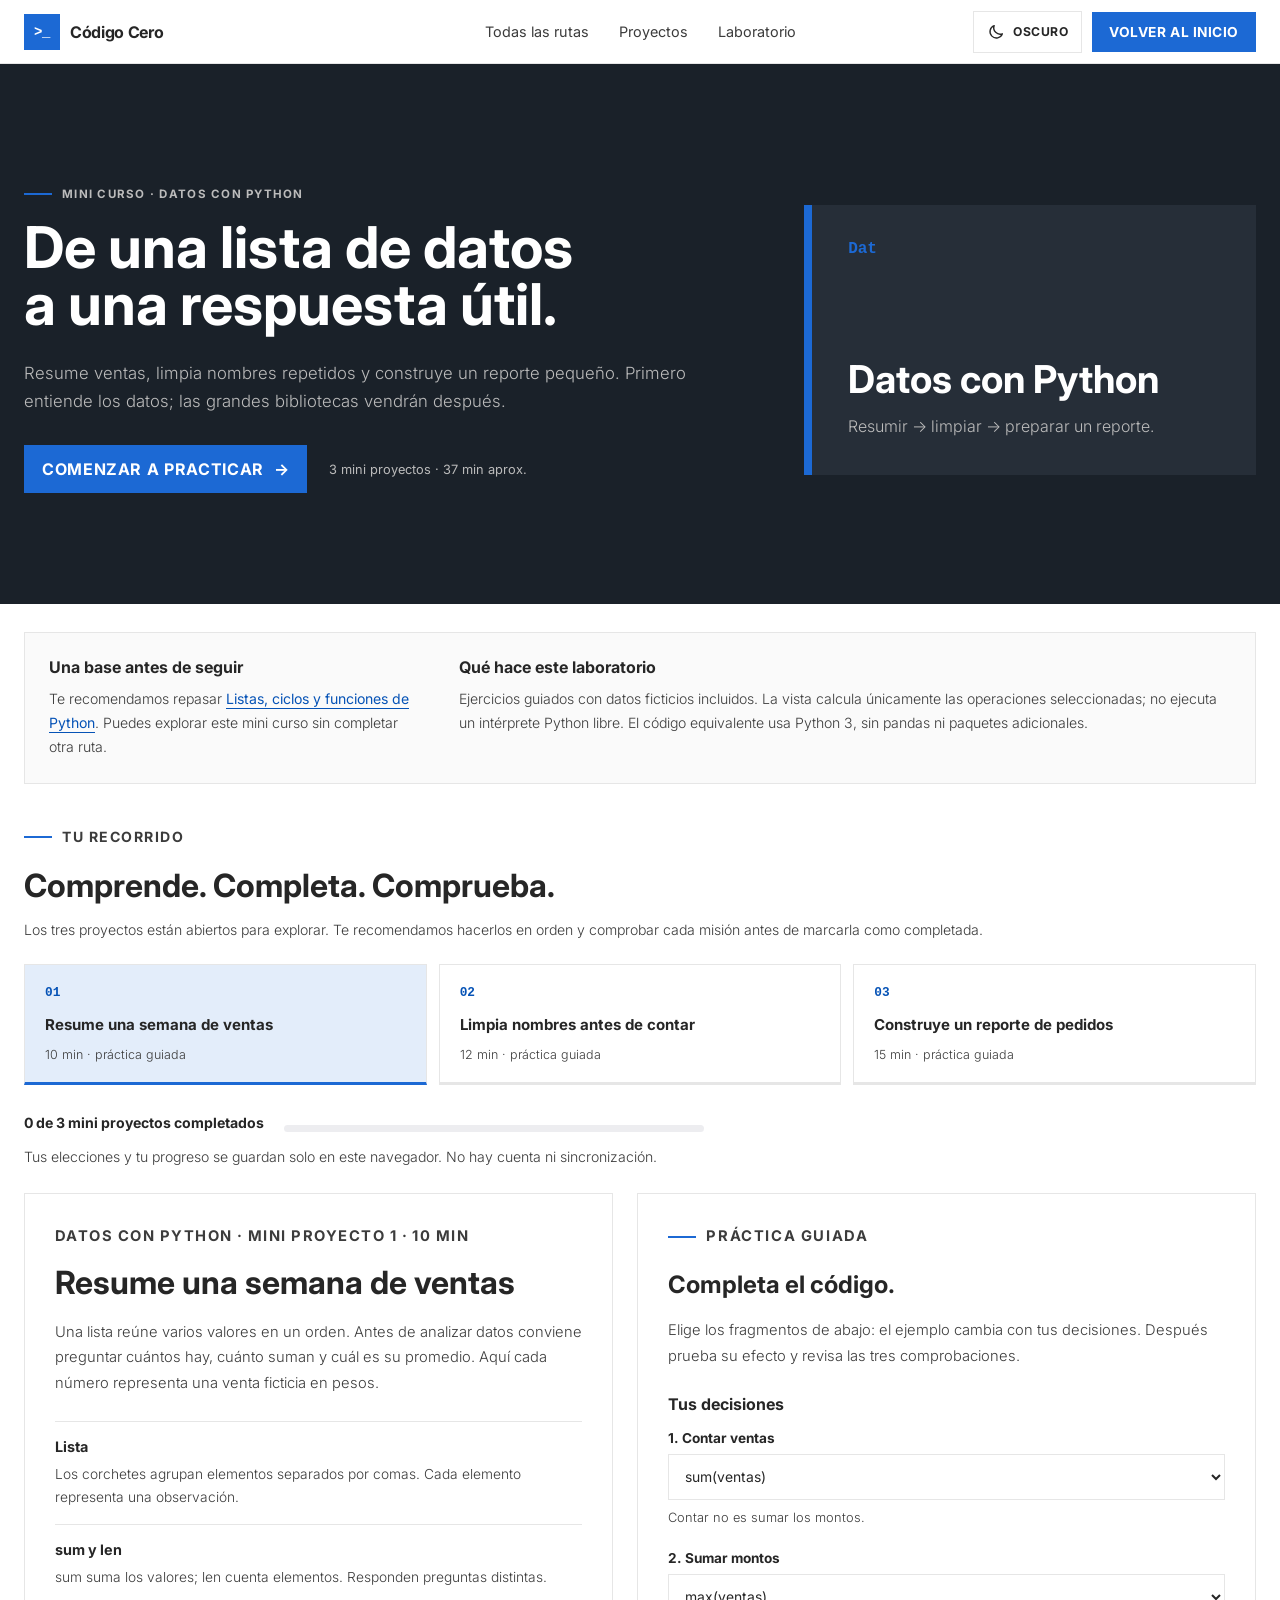
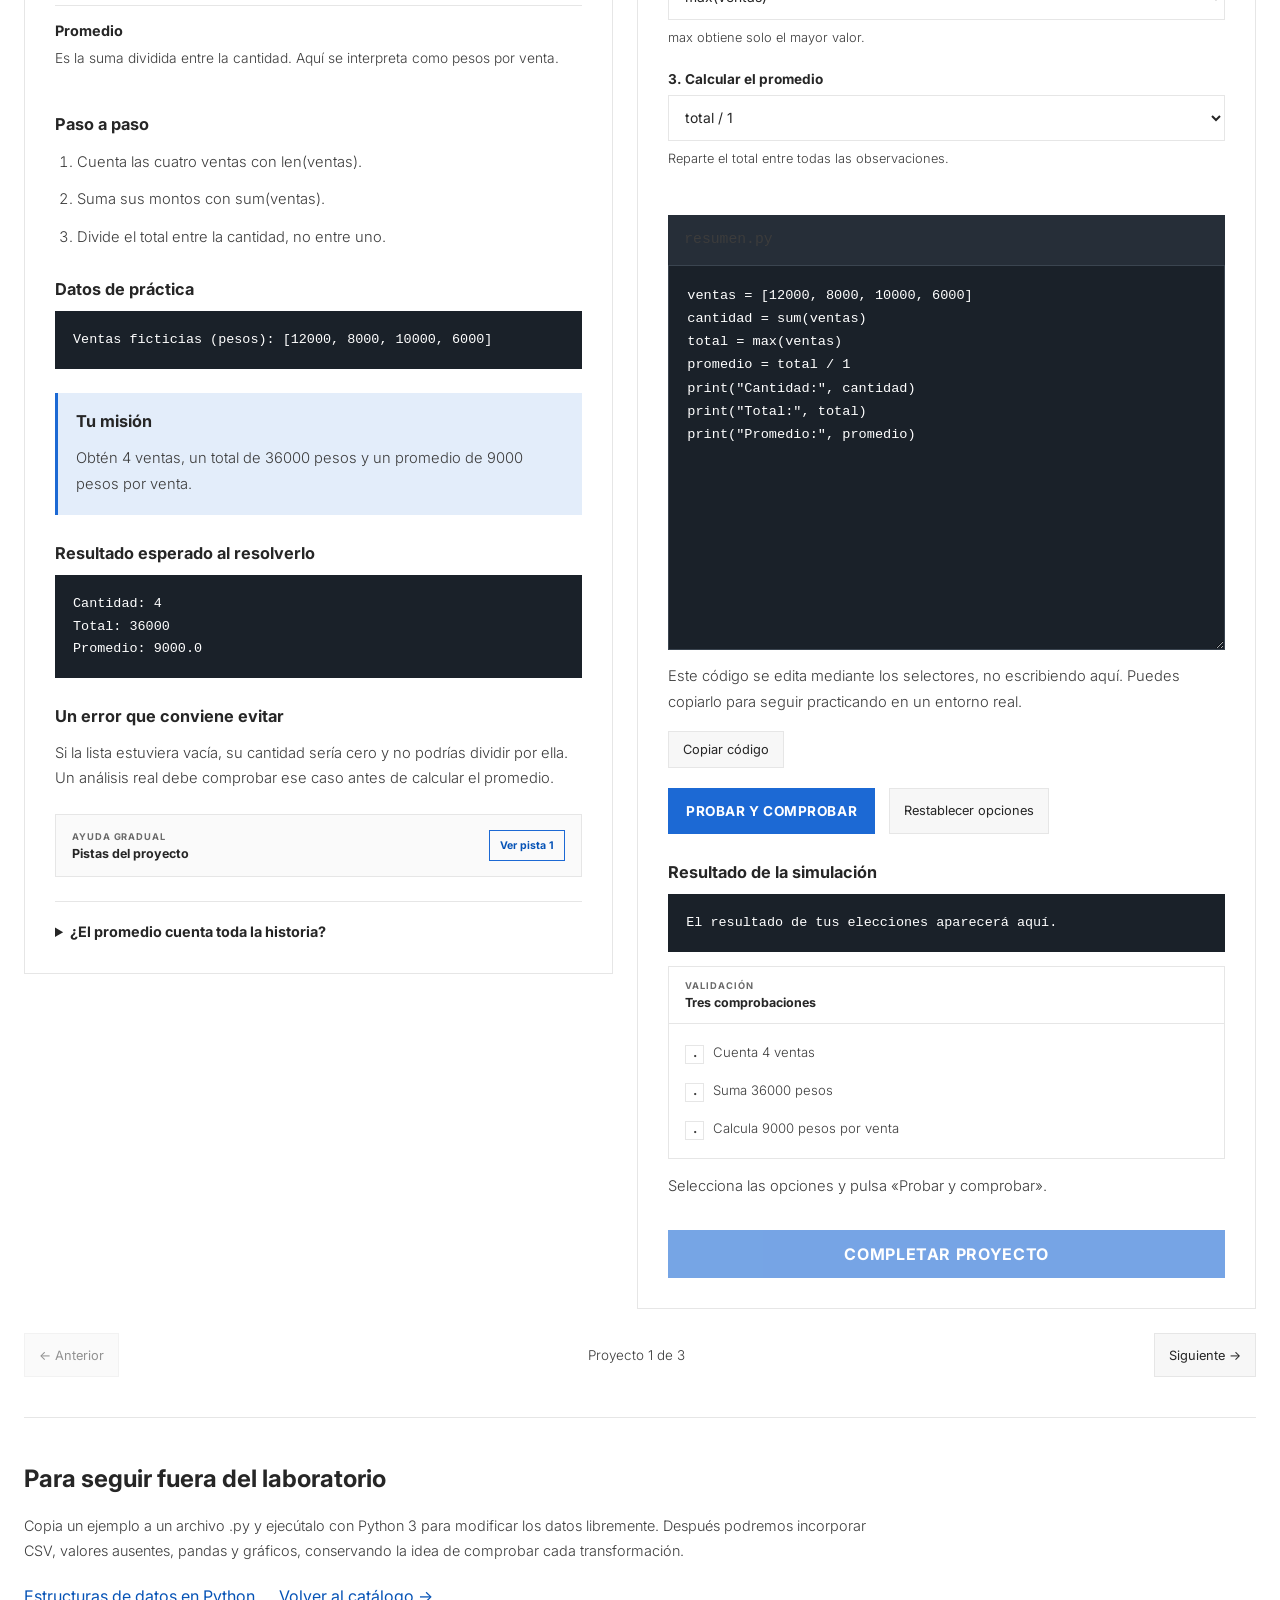
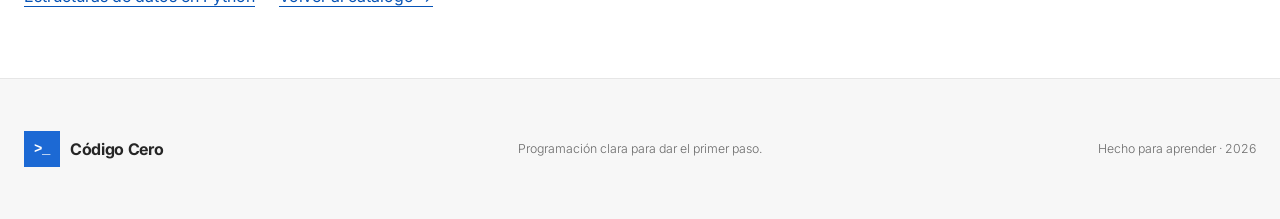
==== datos-python.html @ 38667bfe "Respalda rutas y mini cursos locales antes de revision integral" ====
<!doctype html>
<html lang="es-CL">
<head>
  <meta charset="utf-8">
  <meta name="viewport" content="width=device-width, initial-scale=1">
  <meta name="description" content="Mini curso de Datos con Python: tres proyectos guiados, explicaciones, pistas y progreso local.">
  <meta name="theme-color" content="#1c69d4">
  <title>Mini curso Datos con Python — Código Cero</title>
  <script>
    (() => {
      const publicHosts = ["intenta.cl", "www.intenta.cl"];
      const showMaintenance = publicHosts.includes(window.location.hostname) || new URLSearchParams(window.location.search).has("maintenance");
      if (showMaintenance) {
        document.documentElement.classList.add("is-maintenance");
        document.title = "Código Cero — Estamos preparando algo nuevo";
        const robots = document.createElement("meta"); robots.name = "robots"; robots.content = "noindex, nofollow"; document.head.append(robots);
      }
      const preferred = window.matchMedia("(prefers-color-scheme: dark)").matches ? "dark" : "light";
      try { const saved = localStorage.getItem("codigo-cero.theme"); document.documentElement.dataset.theme = saved === "dark" || saved === "light" ? saved : preferred; }
      catch { document.documentElement.dataset.theme = preferred; }
    })();
  </script>
  <link rel="preconnect" href="https://fonts.googleapis.com">
  <link rel="preconnect" href="https://fonts.gstatic.com" crossorigin>
  <link href="https://fonts.googleapis.com/css2?family=Inter:wght@300;400;700&display=swap" rel="stylesheet">
  <link rel="icon" href="favicon.svg?v=20260902-bmw1" type="image/svg+xml">
  <link rel="stylesheet" href="styles.css?v=20260902-checkpoints2">
  <link rel="stylesheet" href="mini-course.css?v=20260902-mini1">
</head>
<body class="course-page starter-page mini-page" data-mini-course="datos-python">
  <section class="maintenance-screen" aria-labelledby="maintenance-title"><div class="maintenance-shell"><div class="maintenance-brand"><span aria-hidden="true">&gt;_</span> Código Cero</div><p class="maintenance-kicker">Actualización en curso</p><h1 id="maintenance-title">Estamos preparando la siguiente etapa.</h1><p>Nuevas rutas y ejercicios están en construcción.</p><div class="maintenance-progress" aria-hidden="true"><span></span></div><small>Volvemos pronto.</small></div></section>
  <a class="skip-link" href="#contenido">Saltar al contenido</a>
  <header class="site-header">
    <a class="brand" href="index.html" aria-label="Código Cero, volver a la portada"><span class="brand-mark" aria-hidden="true">&gt;_</span><span>Código Cero</span></a>
    <nav aria-label="Navegación principal"><a href="index.html#rutas">Todas las rutas</a><a href="#modulos">Proyectos</a><a href="#laboratorio">Laboratorio</a></nav>
    <div class="header-actions"><button class="theme-toggle" id="theme-toggle" type="button" aria-pressed="false" aria-label="Activar modo oscuro"><svg class="theme-icon theme-icon-moon" aria-hidden="true" viewBox="0 0 24 24"><path d="M20.5 14.4A8.5 8.5 0 0 1 9.6 3.5a8.5 8.5 0 1 0 10.9 10.9Z"/></svg><svg class="theme-icon theme-icon-sun" aria-hidden="true" viewBox="0 0 24 24"><circle cx="12" cy="12" r="4"/><path d="M12 2v2M12 20v2M4.93 4.93l1.42 1.42M17.66 17.66l1.41 1.41M2 12h2M20 12h2M4.93 19.07l1.42-1.41M17.66 6.34l1.41-1.41"/></svg><span id="theme-toggle-label">Oscuro</span></button><a class="header-cta" href="index.html#rutas">Volver al inicio</a></div>
  </header>
  <main id="contenido">
    <section class="starter-hero" aria-labelledby="course-title">
      <div><p class="eyebrow"><span aria-hidden="true"></span> Mini curso · Datos con Python</p><h1 id="course-title">De una lista de datos a una respuesta útil.</h1><p>Resume ventas, limpia nombres repetidos y construye un reporte pequeño. Primero entiende los datos; las grandes bibliotecas vendrán después.</p><div class="hero-actions"><a class="button button-primary" href="#laboratorio">Comenzar a practicar <span aria-hidden="true">→</span></a><span class="route-duration">3 mini proyectos · 37 min aprox.</span></div></div>
      <div class="starter-summary"><span aria-hidden="true">Dat</span><strong>Datos con Python</strong><p>Resumir → limpiar → preparar un reporte.</p></div>
    </section>
    <div class="mini-shell">
      <aside class="mini-context" aria-label="Antes de comenzar">
        <div><h2>Una base antes de seguir</h2><p>Te recomendamos repasar <a id="mini-prerequisite" href="python.html">Python</a>. Puedes explorar este mini curso sin completar otra ruta.</p></div>
        <div><h2>Qué hace este laboratorio</h2><p id="mini-scope">Práctica guiada: selecciona fragmentos para construir el código y comparar su efecto. No es un editor de código libre ni un entorno completo de Datos con Python.</p></div>
      </aside>
      <p id="mini-loading-note" class="mini-status">Si el laboratorio no aparece, recarga la página y comprueba que JavaScript esté habilitado.</p>
      <noscript><p>Los ejercicios interactivos necesitan JavaScript. Puedes seguir aprendiendo en las rutas enlazadas o volver al catálogo.</p></noscript>
      <div id="mini-practice" hidden>
        <section class="mini-route" id="modulos" aria-labelledby="modules-title">
          <p class="eyebrow"><span aria-hidden="true"></span> Tu recorrido</p>
          <h2 id="modules-title">Comprende. Completa. Comprueba.</h2>
          <p>Los tres proyectos están abiertos para explorar. Te recomendamos hacerlos en orden y comprobar cada misión antes de marcarla como completada.</p>
          <div class="mini-modules" id="mini-modules" role="group" aria-label="Elegir un mini proyecto"></div>
          <div class="mini-progress"><strong id="mini-progress">0 de 3 mini proyectos completados</strong><div class="progress-track" id="mini-progressbar" role="progressbar" aria-label="Proyectos completados" aria-valuemin="0" aria-valuemax="3" aria-valuenow="0"><span id="mini-progress-fill"></span></div></div>
          <p class="mini-storage" id="mini-storage"></p>
        </section>
        <section id="laboratorio" aria-labelledby="mini-title">
          <div class="mini-workspace" id="mini-workspace">
            <article class="mini-lesson">
              <p class="project-kicker" id="mini-kicker"></p>
              <h2 id="mini-title" tabindex="-1"></h2>
              <p id="mini-intro"></p>
              <dl class="mini-concepts" id="mini-concepts"></dl>
              <h3>Paso a paso</h3><ol id="mini-steps"></ol>
              <h3>Datos de práctica</h3><pre class="mini-code-block" id="mini-fixture"></pre>
              <div class="mini-goal"><h3>Tu misión</h3><p id="mini-goal"></p></div>
              <h3>Resultado esperado al resolverlo</h3><pre class="mini-code-block" id="mini-expected"></pre>
              <h3>Un error que conviene evitar</h3><p id="mini-mistake"></p>
              <div class="hint-box"><div><div><span>AYUDA GRADUAL</span><strong>Pistas del proyecto</strong></div><button type="button" id="mini-hint">Ver pista 1</button></div><ol id="mini-hints" aria-live="polite"></ol></div>
              <details class="mini-reflection" id="mini-reflection"><summary id="mini-question"></summary><p id="mini-answer"></p></details>
            </article>
            <section class="mini-builder" aria-labelledby="builder-title">
              <p class="eyebrow"><span aria-hidden="true"></span> Práctica guiada</p>
              <h2 id="builder-title">Completa el código.</h2>
              <p>Elige los fragmentos de abajo: el ejemplo cambia con tus decisiones. Después prueba su efecto y revisa las tres comprobaciones.</p>
              <fieldset class="mini-fields"><legend>Tus decisiones</legend><div id="mini-fields"></div></fieldset>
              <p class="mini-file" id="mini-file"></p>
              <label class="sr-only" for="mini-code">Código construido con tus opciones, solo lectura</label>
              <textarea class="mini-code" id="mini-code" rows="15" readonly spellcheck="false" wrap="off" aria-describedby="mini-code-note"></textarea>
              <p class="mini-status" id="mini-code-note">Este código se edita mediante los selectores, no escribiendo aquí. Puedes copiarlo para seguir practicando en un entorno real.</p>
              <div class="mini-code-tools"><button type="button" class="mini-text-button" id="mini-copy">Copiar código</button><span class="mini-status" id="mini-copy-status" role="status"></span></div>
              <div class="mini-run-actions"><button type="button" class="button button-primary" id="mini-run">Probar y comprobar</button><button type="button" class="mini-text-button" id="mini-reset">Restablecer opciones</button></div>
              <h3>Resultado de la simulación</h3><pre class="mini-code-block" id="mini-output" aria-live="polite"></pre>
              <div class="mini-visual-panel" id="mini-visual-panel" hidden><p>Vista didáctica</p><div class="mini-visual" id="mini-visual" tabindex="0" role="region" aria-label="Vista del resultado simulado"></div></div>
              <div class="validation-panel"><div><span>VALIDACIÓN</span><strong>Tres comprobaciones</strong></div><ul id="mini-checks"></ul></div>
              <p class="mini-status" id="mini-feedback" role="status"></p>
              <button class="button complete-project" type="button" id="mini-complete" disabled>Completar proyecto</button>
            </section>
          </div>
          <div class="mini-navigation"><button class="mini-text-button" type="button" id="mini-previous" disabled>← Anterior</button><p id="mini-position">Proyecto 1 de 3</p><button class="mini-text-button" type="button" id="mini-next">Siguiente →</button></div>
        </section>
        <section class="mini-finish" id="mini-finish" hidden aria-labelledby="finish-title"><h2 id="finish-title">Tu primer paso en Datos con Python, completado.</h2><p>Superaste los tres mini proyectos. Esto es una introducción: vuelve a cualquier proyecto para repasar y lleva tus ejemplos a un entorno real para seguir probando.</p><a href="index.html#rutas">Explorar otras rutas →</a></section>
        <section class="mini-next" aria-labelledby="next-title"><h2 id="next-title">Para seguir fuera del laboratorio</h2><p id="mini-continuation"></p><a id="mini-source" href="https://docs.python.org/3/tutorial/">Documentación oficial</a><a href="index.html#rutas">Volver al catálogo →</a></section>
      </div>
    </div>
  </main>
  <footer><div class="footer-inner"><a class="brand footer-brand" href="index.html"><span class="brand-mark" aria-hidden="true">&gt;_</span><span>Código Cero</span></a><p>Programación clara para dar el primer paso.</p><p class="footer-meta">Hecho para aprender · <span data-current-year></span></p></div></footer>
  <script src="site.js?v=20260902-depth1"></script>
  <script src="mini-courses.js?v=20260902-mini1"></script>
  <script src="datos-python-course.js?v=20260902-mini1"></script>
  <script src="mini-course.js?v=20260902-mini1"></script>
</body>
</html>
---- styles.css ----
:root {
  color-scheme: light;
  --ink: #262626;
  --ink-deep: #1a2129;
  --ink-soft: #3c3c3c;
  --purple: #1c69d4;
  --purple-dark: #0653b6;
  --purple-deep: #1a2129;
  --purple-soft: rgba(28, 105, 212, .12);
  --action: #1c69d4;
  --action-hover: #0653b6;
  --neutral: #6b6b6b;
  --neutral-soft: #f7f7f7;
  --line: #e6e6e6;
  --success: #22c55e;
  --success-dark: #16783a;
  --success-soft: rgba(34, 197, 94, .14);
  --success-fill: #16783a;
  --surface: #ffffff;
  --surface-muted: #f7f7f7;
  --card: #ffffff;
  --card-muted: #fafafa;
  --header-bg: rgba(255, 255, 255, .96);
  --tag-bg: #eaeaea;
  --tag-text: #4f4f4f;
  --hero-bg: #1a2129;
  --code-elevated: #262e38;
  --console-bg: #101114;
  --on-dark: #ffffff;
  --on-dark-muted: #bbbbbb;
  --button-light-bg: #ffffff;
  --button-light-hover: #eaeaea;
  --button-light-text: #262626;
  --on-accent: #ffffff;
  --progress-bg: rgba(104, 107, 130, .12);
  --accent-divider: rgba(255, 255, 255, .18);
  --accent-hover: rgba(255, 255, 255, .08);
  --accent-muted: rgba(255, 255, 255, .68);
  --code: #1a2129;
  --code-line: #3b4550;
  --shadow: none;
  --content: 1440px;
}

:root[data-theme="dark"] {
  color-scheme: dark;
  --ink: #f5f7fa;
  --ink-deep: #0f151c;
  --ink-soft: #c6ced7;
  --purple: #5794e8;
  --purple-dark: #76aaf0;
  --purple-deep: #0f151c;
  --purple-soft: rgba(87, 148, 232, .18);
  --action: #1c69d4;
  --action-hover: #2f7bdc;
  --neutral: #9aa5b1;
  --neutral-soft: #27303a;
  --line: #3a444f;
  --success: #34d17a;
  --success-dark: #7ce6aa;
  --success-soft: rgba(52, 209, 122, .15);
  --success-fill: #16783a;
  --surface: #151a20;
  --surface-muted: #1c232b;
  --card: #222a33;
  --card-muted: #1a2027;
  --header-bg: rgba(21, 26, 32, .96);
  --tag-bg: #303944;
  --tag-text: #e1e6eb;
  --hero-bg: #0f151c;
  --code-elevated: #222b34;
  --console-bg: #0a0f14;
  --on-dark: #f8fafc;
  --on-dark-muted: #b7c0ca;
  --button-light-bg: #f5f7f9;
  --button-light-hover: #dfe4e9;
  --button-light-text: #20252b;
  --progress-bg: #313b46;
  --code: #111820;
  --code-line: #3e4a56;
}

* { box-sizing: border-box; }
[hidden] { display: none !important; }

html { scroll-behavior: smooth; }

body {
  margin: 0;
  background: var(--surface);
  color: var(--ink);
  font-family: Inter, system-ui, -apple-system, BlinkMacSystemFont, "Segoe UI", Roboto, sans-serif;
  font-weight: 300;
  -webkit-font-smoothing: antialiased;
  transition: background-color .2s ease, color .2s ease;
}

.maintenance-screen { display: none; }

.is-maintenance body {
  min-height: 100vh;
  overflow: hidden;
  background: #0f151c;
}

.is-maintenance body > :not(.maintenance-screen) { display: none !important; }

.is-maintenance .maintenance-screen {
  min-height: 100vh;
  padding: clamp(28px, 6vw, 88px);
  display: grid;
  align-items: center;
  background: linear-gradient(90deg, #1c69d4 0 12px, transparent 12px), #0f151c;
  color: #f8fafc;
}

.maintenance-shell { width: min(760px, 100%); }
.maintenance-brand { display: flex; align-items: center; gap: 12px; font-weight: 700; }
.maintenance-brand span { padding: 11px; background: #1c69d4; color: #fff; font: 700 .84rem/1 "Cascadia Code", Consolas, monospace; }
.maintenance-kicker { margin: 90px 0 18px; color: #76aaf0; font-size: .72rem; font-weight: 700; letter-spacing: .12em; text-transform: uppercase; }
.maintenance-screen h1 { max-width: 720px; margin: 0; font-size: clamp(2.8rem, 7vw, 5.7rem); line-height: .98; }
.maintenance-screen h1 + p { max-width: 620px; margin: 28px 0 0; color: #c6ced7; font-size: clamp(1rem, 2vw, 1.2rem); line-height: 1.65; }
.maintenance-progress { width: min(360px, 100%); height: 4px; margin-top: 52px; overflow: hidden; background: #303944; }
.maintenance-progress span { display: block; width: 42%; height: 100%; background: #1c69d4; animation: maintenance-pulse 1.8s ease-in-out infinite alternate; }
.maintenance-screen small { display: block; margin-top: 18px; color: #9aa5b1; }

@keyframes maintenance-pulse {
  from { transform: translateX(0); }
  to { transform: translateX(138%); }
}

button, textarea { font: inherit; }
button { color: inherit; }
a { color: inherit; }
p { text-wrap: pretty; }
h1, h2, h3, h4 {
  font-family: Inter, system-ui, -apple-system, BlinkMacSystemFont, "Segoe UI", Roboto, sans-serif;
  font-weight: 700;
  letter-spacing: 0;
  text-wrap: balance;
}

.sr-only {
  position: absolute;
  width: 1px;
  height: 1px;
  padding: 0;
  margin: -1px;
  overflow: hidden;
  clip: rect(0, 0, 0, 0);
  white-space: nowrap;
  border: 0;
}

.skip-link {
  position: fixed;
  top: 12px;
  left: 12px;
  z-index: 300;
  padding: 11px 16px;
  border-radius: 0;
  background: var(--action);
  color: #fff;
  font-weight: 700;
  transform: translateY(-150%);
}

.skip-link:focus { transform: translateY(0); }

.site-header {
  position: sticky;
  top: 0;
  z-index: 100;
  width: 100%;
  min-height: 64px;
  margin: 0 auto;
  padding: 0 max(24px, calc((100% - var(--content)) / 2));
  display: grid;
  grid-template-columns: 1fr auto 1fr;
  align-items: center;
  gap: 28px;
  border-bottom: 1px solid var(--line);
  background: var(--header-bg);
  backdrop-filter: blur(14px);
}

.brand {
  display: inline-flex;
  align-items: center;
  gap: 10px;
  width: max-content;
  text-decoration: none;
  font-weight: 700;
  letter-spacing: -.02em;
}

.brand-mark {
  display: grid;
  place-items: center;
  width: 36px;
  height: 36px;
  border-radius: 0;
  background: var(--action);
  color: #fff;
  font: 700 14px/1 "Cascadia Code", Consolas, monospace;
}

nav { display: flex; gap: 30px; }
nav a { color: var(--ink-soft); text-decoration: none; font-size: .9rem; font-weight: 400; }
nav a:hover { color: var(--purple); }

.header-actions {
  justify-self: end;
  display: flex;
  align-items: center;
  gap: 10px;
}

.theme-toggle {
  min-height: 42px;
  padding: 0 13px;
  display: inline-flex;
  align-items: center;
  gap: 8px;
  border: 1px solid var(--line);
  background: transparent;
  color: var(--ink);
  cursor: pointer;
  font-size: .76rem;
  font-weight: 700;
  letter-spacing: .04em;
  text-transform: uppercase;
}

.theme-toggle:hover { background: var(--neutral-soft); }
.theme-icon { width: 18px; height: 18px; fill: none; stroke: currentColor; stroke-linecap: round; stroke-linejoin: round; stroke-width: 1.8; }
.theme-icon-sun { display: none; }
:root[data-theme="dark"] .theme-icon-moon { display: none; }
:root[data-theme="dark"] .theme-icon-sun { display: block; }

.header-cta {
  justify-self: end;
  padding: 11px 16px;
  border: 1px solid var(--action);
  border-radius: 0;
  background: var(--action);
  color: #fff;
  text-decoration: none;
  font-size: .86rem;
  font-weight: 700;
  letter-spacing: .04em;
  text-transform: uppercase;
}

.header-cta:hover { border-color: var(--action-hover); background: var(--action-hover); }

.eyebrow {
  margin: 0 0 18px;
  display: flex;
  align-items: center;
  gap: 10px;
  color: var(--ink-soft);
  font-size: .72rem;
  font-weight: 700;
  letter-spacing: .11em;
  text-transform: uppercase;
}

.eyebrow span { width: 28px; height: 2px; background: var(--purple); }

.landing-hero {
  min-height: 650px;
  padding: 96px max(24px, calc((100% - var(--content)) / 2));
  display: grid;
  grid-template-columns: 1.15fr .85fr;
  align-items: center;
  gap: clamp(54px, 8vw, 120px);
  background: var(--hero-bg);
  color: var(--on-dark);
}

.landing-copy { max-width: 800px; }
.landing-copy .eyebrow, .landing-copy > p:last-of-type, .landing-copy .route-duration { color: var(--on-dark-muted); }
.landing-copy h1 { margin: 0; font-size: clamp(3.1rem, 6vw, 5.7rem); line-height: .98; }
.landing-copy > p:last-of-type { max-width: 680px; margin: 28px 0 0; font-size: 1.08rem; line-height: 1.65; }

.learning-map { border: 1px solid var(--code-line); background: var(--code-elevated); }
.learning-map > p { margin: 0; padding: 18px 20px; border-bottom: 1px solid var(--code-line); color: var(--on-dark-muted); font-size: .68rem; font-weight: 700; letter-spacing: .1em; text-transform: uppercase; }
.learning-map ol { margin: 0; padding: 0; list-style: none; }
.learning-map li { min-height: 92px; padding: 20px; display: grid; grid-template-columns: auto 1fr; align-items: center; gap: 18px; border-bottom: 1px solid var(--code-line); }
.learning-map li:last-child { border-bottom: 0; }
.learning-map li > span { color: var(--purple); font: 700 .7rem/1 "Cascadia Code", monospace; }
.learning-map li div { display: grid; gap: 6px; }
.learning-map strong { font-size: 1rem; }
.learning-map small { color: var(--on-dark-muted); font-size: .76rem; }

.about-section { padding: 80px max(24px, calc((100% - var(--content)) / 2)); background: var(--surface); }
.about-heading { max-width: 850px; }
.about-heading h2 { margin: 0; font-size: clamp(2.5rem, 4vw, 4rem); line-height: 1.07; }
.about-heading > p:last-child { max-width: 700px; margin: 22px 0 0; color: var(--ink-soft); font-size: 1rem; line-height: 1.65; }
.experience-flow { margin-top: 50px; display: grid; grid-template-columns: repeat(3, 1fr); border-top: 1px solid var(--line); border-bottom: 1px solid var(--line); }
.experience-flow article { min-height: 230px; padding: 30px; border-right: 1px solid var(--line); background: var(--card); }
.experience-flow article:last-child { border-right: 0; }
.experience-flow span { color: var(--purple); font: 700 .7rem/1 "Cascadia Code", monospace; }
.experience-flow h3 { margin: 42px 0 10px; font-size: 1.35rem; }
.experience-flow p { margin: 0; color: var(--ink-soft); font-size: .84rem; line-height: 1.6; }

.routes-section { padding: 80px max(24px, calc((100% - var(--content)) / 2)); background: var(--surface-muted); }
.routes-heading { max-width: 760px; }
.routes-heading h2 { margin: 0; font-size: clamp(2.5rem, 4vw, 4rem); line-height: 1.05; }
.routes-heading > p:last-child { max-width: 650px; margin: 20px 0 0; color: var(--ink-soft); line-height: 1.65; }
.routes-section .technology-grid { margin-top: 48px; }

.learning-menu {
  padding: 80px max(24px, calc((100% - var(--content)) / 2));
  background: var(--surface-muted);
}

.learning-intro { max-width: 740px; }
.learning-intro h1 { margin: 0; font-size: clamp(2.75rem, 5vw, 4rem); line-height: 1.05; letter-spacing: 0; }
.learning-intro > p:last-child { max-width: 660px; margin: 20px 0 0; color: var(--ink-soft); font-size: 1.02rem; line-height: 1.62; }

.technology-grid { margin-top: 44px; display: grid; grid-template-columns: repeat(3, 1fr); gap: 16px; }

.technology-card {
  min-height: 190px;
  padding: 22px;
  border: 1px solid var(--line);
  border-radius: 0;
  background: var(--card-muted);
  color: var(--ink);
  text-decoration: none;
  transition: background-color .2s ease, border-color .2s ease;
}

.technology-card.is-available { border-color: var(--purple); box-shadow: none; }
.technology-card.is-available:hover { border-color: var(--purple-dark); transform: none; box-shadow: none; }
.technology-card.is-preview { border-color: color-mix(in srgb, var(--purple) 58%, var(--line)); }
.technology-card.is-preview:hover { border-color: var(--purple); background: var(--card); }
.technology-card.is-locked { background: var(--card); color: var(--neutral); }
.technology-top { display: flex; align-items: center; justify-content: space-between; gap: 12px; }

.technology-icon {
  display: grid;
  place-items: center;
  min-width: 38px;
  height: 38px;
  padding: 0 8px;
  border-radius: 0;
  background: var(--neutral-soft);
  color: var(--ink-soft);
  font: 700 .72rem/1 "Cascadia Code", Consolas, monospace;
}

.is-available .technology-icon, .is-preview .technology-icon { background: var(--action); color: var(--on-accent); }
.technology-card h2 { margin: 24px 0 8px; font-size: 1.35rem; line-height: 1.2; }
.technology-card p { margin: 0; color: var(--ink-soft); font-size: .86rem; line-height: 1.55; }
.technology-card strong { display: block; margin-top: 18px; color: var(--purple); font-size: .76rem; letter-spacing: .04em; text-transform: uppercase; }

.status { padding: 6px 8px; border-radius: 0; background: var(--tag-bg); color: var(--tag-text); font-size: .64rem; font-weight: 700; letter-spacing: .04em; text-transform: uppercase; }
.status-open { background: var(--success-soft); color: var(--success-dark); }
.status-preview { background: var(--purple-soft); color: var(--purple-dark); }

.starter-hero {
  min-height: 540px;
  padding: 90px max(24px, calc((100% - var(--content)) / 2));
  display: grid;
  grid-template-columns: 1.2fr .8fr;
  align-items: center;
  gap: clamp(48px, 8vw, 110px);
  background: var(--hero-bg);
  color: var(--on-dark);
}
.starter-hero > div:first-child { max-width: 780px; }
.starter-hero .eyebrow, .starter-hero > div:first-child > p:last-of-type, .starter-hero .route-duration { color: var(--on-dark-muted); }
.starter-hero h1 { margin: 0; font-size: clamp(3rem, 5vw, 5rem); line-height: 1; }
.starter-hero > div:first-child > p:last-of-type { max-width: 680px; margin: 26px 0 0; font-size: 1.05rem; line-height: 1.65; }
.starter-summary { min-height: 270px; padding: 36px; display: flex; flex-direction: column; justify-content: flex-end; border-left: 8px solid var(--action); background: var(--code-elevated); }
.starter-summary > span { margin-bottom: auto; color: var(--purple); font: 700 1rem/1 "Cascadia Code", monospace; }
.starter-summary strong { font-size: clamp(2rem, 3vw, 3rem); }
.starter-summary p { margin: 12px 0 0; color: var(--on-dark-muted); line-height: 1.55; }
.starter-modules, .starter-lab-section { padding: 80px max(24px, calc((100% - var(--content)) / 2)); }
.starter-modules { background: var(--surface-muted); }
.starter-section-heading { max-width: 760px; }
.starter-section-heading h2 { margin: 0; font-size: clamp(2.4rem, 4vw, 3.8rem); line-height: 1.05; }
.starter-module-list { margin-top: 42px; display: grid; grid-template-columns: repeat(4, 1fr); border: 1px solid var(--line); background: var(--card); }
.starter-modules .level-tabs { margin-top: 42px; }
.starter-modules .level-tabs + .starter-module-list { margin-top: 0; border-top: 0; }
.starter-module-list button { min-height: 120px; padding: 24px; display: grid; grid-template-columns: auto 1fr; grid-template-rows: auto auto; align-items: center; gap: 8px 16px; border: 0; border-right: 1px solid var(--line); background: transparent; cursor: pointer; text-align: left; }
.starter-module-list button:last-child { border-right: 0; }
.starter-module-list button[aria-selected="true"] { border-top: 4px solid var(--purple); background: var(--purple-soft); }
.starter-module-list button > span { grid-row: 1 / 3; color: var(--purple); font: 700 .72rem/1 "Cascadia Code", monospace; }
.starter-module-list strong { font-size: .92rem; }
.starter-module-list small { color: var(--neutral); font-size: .7rem; }
.starter-lab-section { background: var(--surface); }
.starter-progress { margin-bottom: 24px; display: grid; grid-template-columns: auto minmax(140px, 1fr) auto; align-items: center; gap: 16px; color: var(--ink-soft); font-size: .75rem; }
.starter-progress .progress-track { height: 5px; background: var(--progress-bg); }
.starter-progress .progress-track span { display: block; width: 0; height: 100%; background: var(--success-fill); transition: width .2s ease; }
.starter-workspace { display: grid; grid-template-columns: 1fr 1fr; border: 1px solid var(--line); background: var(--card); }
.starter-lesson, .starter-lab { min-width: 0; padding: clamp(28px, 4vw, 48px); }
.starter-lesson { border-right: 1px solid var(--line); }
.starter-lesson > h2 { margin: 0; font-size: clamp(2rem, 3vw, 2.7rem); line-height: 1.08; }
.starter-intro { margin: 18px 0 0; color: var(--ink-soft); line-height: 1.65; }
.code-input.starter-code-input {
  display: block;
  grid-template-columns: none;
  gap: 0;
}
.code-input.starter-code-input textarea {
  display: block;
  width: 100%;
  min-width: 0;
  min-height: 215px;
  resize: vertical;
}
.starter-preview-panel { margin-top: 14px; border: 1px solid var(--line); background: var(--card); }
.starter-preview-panel > div { padding: 13px 16px; display: flex; align-items: center; justify-content: space-between; border-bottom: 1px solid var(--line); }
.starter-preview-panel > div span { color: var(--neutral); font-size: .58rem; font-weight: 700; letter-spacing: .1em; }
.starter-preview-panel > div strong { font-size: .78rem; }
.starter-preview-panel iframe { width: 100%; min-height: 190px; display: block; border: 0; background: #fff; }
.starter-preview-panel pre { min-height: 150px; margin: 0; padding: 20px; overflow: auto; background: var(--console-bg); color: var(--on-dark); font: 500 .8rem/1.6 "Cascadia Code", monospace; white-space: pre-wrap; }

.python-hero {
  width: 100%;
  min-height: 600px;
  margin: 0;
  padding: 80px max(24px, calc((100% - var(--content)) / 2));
  display: grid;
  grid-template-columns: .92fr 1.08fr;
  align-items: center;
  gap: clamp(48px, 7vw, 96px);
  background: var(--hero-bg);
  color: var(--on-dark);
}

.python-hero h2 { max-width: 680px; margin: 0; font-size: clamp(2.65rem, 4vw, 4rem); line-height: 1.05; letter-spacing: 0; }
.python-hero .eyebrow, .python-hero .hero-lead, .python-hero .route-duration, .python-hero .hero-notes { color: var(--on-dark-muted); }
.hero-lead { max-width: 590px; margin: 22px 0 0; color: var(--ink-soft); font-size: 1rem; line-height: 1.55; }
.hero-actions { margin-top: 30px; display: flex; align-items: center; gap: 22px; }
.route-duration { color: var(--ink-soft); font-size: .8rem; font-weight: 400; }

.button {
  min-height: 48px;
  padding: 0 18px;
  display: inline-flex;
  align-items: center;
  justify-content: center;
  gap: 10px;
  border: 0;
  border-radius: 0;
  cursor: pointer;
  text-decoration: none;
  font-weight: 700;
  letter-spacing: .04em;
  text-transform: uppercase;
  transition: background-color .2s ease, box-shadow .2s ease, transform .2s ease;
}

.button-primary { background: var(--action); color: var(--on-accent); box-shadow: none; }
.button-primary:hover { background: var(--action-hover); transform: none; box-shadow: none; }

.hero-notes { margin: 30px 0 0; padding: 0; display: flex; flex-wrap: wrap; gap: 9px 18px; list-style: none; color: var(--ink-soft); font-size: .78rem; font-weight: 400; }
.hero-notes li::before { content: "✓"; margin-right: 7px; color: var(--success); font-weight: 800; }

.code-demo { overflow: hidden; border: 1px solid var(--code-line); border-radius: 0; background: var(--code-elevated); color: var(--on-dark); box-shadow: none; }
.window-bar { min-height: 52px; padding: 0 17px; display: grid; grid-template-columns: 1fr auto 1fr; align-items: center; border-bottom: 1px solid var(--code-line); color: var(--neutral); font: 600 .74rem/1 "Cascadia Code", Consolas, monospace; }
.window-dots { display: flex; gap: 7px; }
.window-dots i { width: 9px; height: 9px; border-radius: 50%; background: #686b82; }
.window-dots i:first-child { background: var(--purple-dark); }
.window-dots i:nth-child(2) { background: var(--neutral); }
.window-dots i:nth-child(3) { background: var(--success); }
.language { justify-self: end; }
.editor-wrap { min-height: 142px; padding: 34px 28px; display: grid; grid-template-columns: 28px 1fr; gap: 15px; }
.line-number { color: var(--neutral); font: 500 .86rem/1.8 "Cascadia Code", Consolas, monospace; }

textarea { width: 100%; resize: none; border: 0; outline: 0; background: transparent; color: var(--on-dark); font: 500 .88rem/1.8 "Cascadia Code", Consolas, monospace; caret-color: var(--on-dark); tab-size: 2; }

.demo-controls { padding: 15px 20px; display: flex; align-items: center; gap: 16px; border-top: 1px solid var(--code-line); border-bottom: 1px solid var(--code-line); color: var(--neutral); font-size: .73rem; }
.run-button { padding: 10px 15px; border: 0; border-radius: 0; background: var(--action); color: var(--on-accent); cursor: pointer; font-size: .78rem; font-weight: 700; }
.run-button:hover { background: var(--action-hover); }
.run-button:active { transform: translateY(1px); }
.console { min-height: 106px; padding: 18px 24px; background: var(--console-bg); font: 500 .81rem/1.6 "Cascadia Code", Consolas, monospace; }
.console-label { margin-bottom: 11px; color: var(--neutral); font-size: .62rem; letter-spacing: .12em; }
#hero-output { color: var(--on-dark); }
#hero-output span { color: var(--purple); margin-right: 8px; }
#hero-output.is-error { color: var(--neutral); }
.demo-tip { padding: 14px 20px; background: rgba(28, 105, 212, .16); color: #e8f1ff; font-size: .73rem; font-weight: 400; }
.demo-tip span { margin-right: 6px; }

.route-strip { padding: 0 max(20px, calc((100% - var(--content)) / 2)); display: grid; grid-template-columns: repeat(3, 1fr); background: var(--action); }
.route-strip button { min-height: 86px; padding: 18px 24px; display: grid; grid-template-columns: auto 1fr; grid-template-rows: auto auto; align-items: center; column-gap: 13px; border: 0; border-right: 1px solid var(--accent-divider); background: transparent; color: var(--on-accent); cursor: pointer; text-align: left; }
.route-strip button:last-child { border-right: 0; }
.route-strip button:hover { background: var(--accent-hover); }
.route-strip strong { grid-row: 1 / 3; color: var(--accent-muted); font: 700 .7rem/1 "Cascadia Code", monospace; }
.route-strip span { font-size: .82rem; font-weight: 700; }
.route-strip small { color: var(--accent-muted); font-size: .68rem; }

.projects-section { padding: 80px max(24px, calc((100% - var(--content)) / 2)); background: var(--surface-muted); }
.projects-heading { display: grid; grid-template-columns: 1fr 240px; align-items: end; gap: 50px; }
.projects-heading h2 { max-width: 680px; margin: 0; font-size: clamp(2rem, 3vw, 2.5rem); line-height: 1.16; letter-spacing: -.5px; }
.route-progress { padding: 17px 18px; border: 1px solid var(--line); border-radius: 0; background: var(--card); }
.route-progress > div:first-child { display: flex; justify-content: space-between; color: var(--ink-soft); font-size: .75rem; }
.route-progress strong { color: var(--purple); }
.progress-track { height: 7px; margin-top: 12px; overflow: hidden; border-radius: 999px; background: var(--progress-bg); }
.progress-track span { display: block; width: 0; height: 100%; border-radius: inherit; background: var(--purple); transition: width .35s ease; }

.project-tabs { margin-top: 42px; display: grid; grid-template-columns: repeat(3, 1fr); gap: 0; border-bottom: 1px solid var(--line); }
.project-tabs button { min-height: 68px; padding: 12px 16px; display: grid; grid-template-columns: auto 1fr auto; align-items: center; gap: 10px; border: 0; border-bottom: 3px solid transparent; border-radius: 0; background: transparent; cursor: pointer; text-align: left; font-size: .8rem; font-weight: 700; }
.project-tabs button > span { display: grid; place-items: center; width: 28px; height: 28px; border-radius: 0; background: var(--tag-bg); color: var(--ink-soft); font: 700 .65rem/1 "Cascadia Code", monospace; }
.project-tabs button i { color: var(--neutral); font-size: .64rem; font-style: normal; font-weight: 400; }
.project-tabs button[aria-selected="true"] { border-color: var(--purple); color: var(--purple); box-shadow: none; }
.project-tabs button[aria-selected="true"] > span { background: var(--action); color: var(--on-accent); }
.project-tabs button.is-complete i { color: var(--success-dark); }

.project-shell { margin-top: 24px; overflow: hidden; border: 1px solid var(--line); border-radius: 0; background: var(--card); box-shadow: none; }
.project-panel { display: grid; grid-template-columns: .82fr 1.18fr; min-height: 650px; }
.project-lesson { padding: clamp(32px, 5vw, 56px); border-right: 1px solid var(--line); }
.project-kicker { margin: 0 0 13px; color: var(--purple); font-size: .69rem; font-weight: 700; letter-spacing: .1em; text-transform: uppercase; }
.project-lesson h3 { margin: 0; font-size: clamp(1.7rem, 3vw, 2.1rem); line-height: 1.2; letter-spacing: -.5px; }
.project-lesson > p:not(.project-kicker) { margin: 17px 0 0; color: var(--ink-soft); line-height: 1.68; }
.project-lesson code, .project-lab code { font-family: "Cascadia Code", Consolas, monospace; }

.concept-card { margin-top: 30px; overflow: hidden; border: 1px solid var(--line); border-radius: 0; }
.concept-card > code { display: block; padding: 20px; background: var(--code); color: var(--on-dark); font-size: .85rem; }
.concept-card dl { margin: 0; padding: 8px 20px; }
.concept-card dl > div { padding: 13px 0; display: grid; grid-template-columns: 80px 1fr; gap: 12px; border-bottom: 1px solid var(--line); }
.concept-card dl > div:last-child { border-bottom: 0; }
.concept-card dt { color: var(--purple); font-size: .75rem; font-weight: 700; }
.concept-card dd { margin: 0; color: var(--ink-soft); font-size: .76rem; line-height: 1.5; }
.compact-formula { padding: 20px; display: grid; grid-template-columns: 1fr 1fr; gap: 10px; background: var(--neutral-soft); }
.compact-formula > code { padding: 13px; border-radius: 0; background: var(--code); text-align: center; }
.compact-formula p { grid-column: 1 / -1; margin: 5px 0 0; color: var(--ink-soft); font-size: .76rem; }

.project-goal { margin-top: 22px; padding: 16px; display: flex; align-items: flex-start; gap: 11px; border-left: 4px solid var(--purple); border-radius: 0; background: var(--purple-soft); }
.project-goal > span { display: grid; place-items: center; flex: 0 0 24px; width: 24px; height: 24px; border-radius: 50%; background: var(--action); color: var(--on-accent); font-size: .7rem; font-weight: 800; }
.project-goal p, .project-goal strong { display: block; margin: 0; }
.project-goal p { color: var(--ink-soft); font-size: .78rem; line-height: 1.5; }
.project-goal strong { margin-bottom: 3px; color: var(--ink); }

.project-lab { padding: clamp(30px, 4vw, 48px); background: var(--card-muted); }
.lab-heading { padding: 17px 19px; display: flex; align-items: center; justify-content: space-between; gap: 16px; border: 1px solid var(--line); border-bottom: 0; border-radius: 0; background: var(--card); }
.lab-heading > div > span, .lab-heading strong { display: block; }
.lab-heading > div > span { margin-bottom: 4px; color: var(--ink-soft); font-size: .61rem; font-weight: 700; letter-spacing: .12em; }
.lab-heading strong { font-size: .88rem; }
.difficulty { padding: 6px 8px; border-radius: 0; background: var(--purple-soft); color: var(--purple-dark); font-size: .64rem; font-weight: 700; letter-spacing: .04em; text-transform: uppercase; }

.lab-editor { overflow: hidden; border: 1px solid var(--code-line); border-radius: 0; background: var(--code); color: var(--on-dark); }
.lab-file { padding: 13px 17px; border-bottom: 1px solid var(--code-line); color: var(--neutral); font: 600 .68rem/1 "Cascadia Code", monospace; }
.lab-file > span:first-child { color: var(--purple); margin-right: 7px; font-size: .55rem; }
.code-input { min-height: 150px; padding: 26px 21px; display: grid; grid-template-columns: 26px 1fr; gap: 11px; }
.code-input > span { color: var(--neutral); font: 500 .8rem/1.8 "Cascadia Code", monospace; }
.code-input textarea { min-height: 92px; }
.lab-actions { padding: 13px 17px; display: flex; align-items: center; gap: 12px; border-top: 1px solid var(--code-line); }
.reset-button { border: 0; background: transparent; color: var(--neutral); cursor: pointer; font-size: .74rem; font-weight: 500; }
.reset-button:hover { color: var(--on-dark); }
.lab-console { min-height: 100px; padding: 17px 21px; background: var(--console-bg); }
.lab-console > span { display: block; margin-bottom: 11px; color: var(--neutral); font: 700 .61rem/1 "Cascadia Code", monospace; letter-spacing: .12em; }
.lab-console > div { color: var(--on-dark); font: 500 .8rem/1.6 "Cascadia Code", Consolas, monospace; white-space: pre-wrap; }
.lab-console > div.is-error { color: var(--neutral); }

.lab-success { margin-top: 14px; padding: 14px 16px; display: flex; align-items: center; gap: 11px; border-radius: 0; background: var(--success-soft); color: var(--success-dark); }
.lab-success > span { display: grid; place-items: center; flex: 0 0 26px; width: 26px; height: 26px; border-radius: 50%; background: var(--success-fill); color: var(--on-accent); font-weight: 800; }
.lab-success strong, .lab-success p { display: block; margin: 0; }
.lab-success strong { font-size: .8rem; }
.lab-success p { margin-top: 2px; font-size: .7rem; }

.complete-project { width: 100%; margin-top: 14px; background: var(--action); color: var(--on-accent); }
.complete-project:disabled { cursor: not-allowed; opacity: .42; }
.complete-project:not(:disabled):hover { background: var(--action-hover); }
.complete-project.is-complete { background: var(--success-fill); opacity: 1; }

.project-navigation { margin-top: 18px; display: grid; grid-template-columns: 1fr auto 1fr; align-items: center; gap: 20px; }
.project-navigation p { margin: 0; color: var(--ink-soft); font-size: .75rem; }
.nav-project-button { width: max-content; padding: 11px 14px; border: 1px solid var(--purple-dark); border-radius: 0; background: var(--card); color: var(--purple-dark); cursor: pointer; font-size: .72rem; font-weight: 700; letter-spacing: .04em; text-transform: uppercase; }
.nav-project-button:last-child { justify-self: end; }
.nav-project-button:disabled { border-color: var(--line); color: var(--neutral); cursor: not-allowed; }

.python-finish { margin-top: 26px; padding: 28px; display: flex; align-items: center; gap: 18px; border-radius: 0; background: var(--purple-deep); color: var(--on-dark); }
.python-finish > span { display: grid; place-items: center; flex: 0 0 46px; width: 46px; height: 46px; border-radius: 50%; background: var(--button-light-bg); color: #1c69d4; font-size: 1.2rem; font-weight: 800; }
.python-finish p, .python-finish h3, .python-finish small { display: block; margin: 0; }
.python-finish p { color: rgba(255, 255, 255, .7); font-size: .68rem; font-weight: 700; letter-spacing: .1em; text-transform: uppercase; }
.python-finish h3 { margin-top: 6px; font-size: 1.4rem; }
.python-finish small { margin-top: 6px; color: rgba(255, 255, 255, .72); line-height: 1.5; }

.level-tabs {
  margin-top: 42px;
  display: grid;
  grid-template-columns: repeat(3, 1fr);
  border-bottom: 1px solid var(--line);
}

.level-tab {
  min-height: 78px;
  padding: 16px 18px;
  display: grid;
  grid-template-columns: auto 1fr;
  grid-template-rows: auto auto;
  align-items: center;
  column-gap: 12px;
  border: 0;
  border-bottom: 3px solid transparent;
  background: transparent;
  cursor: pointer;
  text-align: left;
}

.level-tab > span { grid-row: 1 / 3; color: var(--purple); font: 700 .7rem/1 "Cascadia Code", monospace; }
.level-tab strong { font-size: .84rem; }
.level-tab small { color: var(--neutral); font-size: .68rem; }
.level-tab[aria-selected="true"] { border-bottom-color: var(--purple); background: var(--card); }
.level-tab:disabled { cursor: not-allowed; opacity: .52; }

.curriculum-layout {
  margin-top: 28px;
  display: grid;
  grid-template-columns: minmax(220px, 280px) 1fr;
  align-items: start;
  gap: 24px;
}

.project-index {
  position: sticky;
  top: 88px;
  border: 1px solid var(--line);
  background: var(--card);
}

.project-index > p {
  margin: 0;
  padding: 16px 18px;
  border-bottom: 1px solid var(--line);
  color: var(--neutral);
  font-size: .67rem;
  font-weight: 700;
  letter-spacing: .1em;
  text-transform: uppercase;
}

.project-index-button {
  width: 100%;
  min-height: 72px;
  padding: 13px 14px;
  display: grid;
  grid-template-columns: auto 1fr auto;
  align-items: center;
  gap: 12px;
  border: 0;
  border-bottom: 1px solid var(--line);
  background: transparent;
  color: var(--ink);
  cursor: pointer;
  text-align: left;
}

.project-index-button:last-child { border-bottom: 0; }
.project-index-button:hover { background: var(--neutral-soft); }
.project-index-button[aria-current="step"] { border-left: 4px solid var(--purple); background: var(--purple-soft); }
.project-index-button > span { color: var(--purple); font: 700 .67rem/1 "Cascadia Code", monospace; }
.project-index-button div { display: grid; gap: 4px; }
.project-index-button strong { font-size: .78rem; }
.project-index-button small { color: var(--neutral); font-size: .66rem; }
.project-index-button i { color: var(--purple); font-size: .76rem; font-style: normal; }

.course-workspace { min-width: 0; }
.course-workspace .project-shell { margin-top: 0; }
.lesson-explanation > div { padding: 21px; }
.lesson-explanation h4 { margin: 0; font-size: .9rem; }
.lesson-explanation p { margin: 9px 0 0; color: var(--ink-soft); font-size: .78rem; line-height: 1.55; }
.lesson-explanation ul { margin: 16px 0 0; padding-left: 18px; color: var(--ink-soft); font-size: .74rem; line-height: 1.65; }

.hint-box { margin-top: 22px; border: 1px solid var(--line); background: var(--card-muted); }
.hint-box > div:first-child { padding: 15px 16px; display: flex; align-items: center; justify-content: space-between; gap: 14px; }
.hint-box > div:first-child > div { display: grid; gap: 4px; }
.hint-box > div:first-child span { color: var(--neutral); font-size: .58rem; font-weight: 700; letter-spacing: .1em; }
.hint-box > div:first-child strong { font-size: .78rem; }
.hint-box button { padding: 8px 10px; border: 1px solid var(--purple); background: transparent; color: var(--purple-dark); cursor: pointer; font-size: .66rem; font-weight: 700; }
.hint-box button:disabled { border-color: var(--line); color: var(--neutral); cursor: default; }
.hint-box ol { margin: 0; padding: 0 18px 16px 44px; border-top: 1px solid var(--line); color: var(--ink-soft); font-size: .75rem; line-height: 1.55; }
.hint-box ol:empty { display: none; }
.hint-box li { padding: 13px 0 0 3px; }

.validation-panel { margin-top: 14px; border: 1px solid var(--line); background: var(--card); }
.validation-panel > div { padding: 13px 16px; display: grid; gap: 4px; border-bottom: 1px solid var(--line); }
.validation-panel > div span { color: var(--neutral); font-size: .58rem; font-weight: 700; letter-spacing: .1em; }
.validation-panel > div strong { font-size: .78rem; }
.validation-panel ul { margin: 0; padding: 10px 16px; list-style: none; }
.validation-panel li { padding: 8px 0; display: flex; align-items: center; gap: 9px; color: var(--ink-soft); font-size: .72rem; }
.validation-panel li > span:first-child { display: grid; place-items: center; width: 19px; height: 19px; border: 1px solid var(--line); font-weight: 700; }
.validation-panel .validation-passed { color: var(--success-dark); }
.validation-panel .validation-passed > span:first-child { border-color: var(--success-fill); background: var(--success-fill); color: var(--on-accent); }
.validation-panel .validation-failed { color: var(--ink-soft); }
.validation-panel .validation-failed > span:first-child { border-color: #b42318; color: #b42318; }
:root[data-theme="dark"] .validation-panel .validation-failed > span:first-child { border-color: #ff8b82; color: #ff8b82; }

.method-section { padding: 80px max(24px, calc((100% - var(--content)) / 2)); }
.section-heading h2 { margin: 0; font-size: clamp(2rem, 3vw, 2.25rem); line-height: 1.2; letter-spacing: -.5px; }
.centered-heading { max-width: 730px; margin: 0 auto; text-align: center; }
.centered-heading .eyebrow { justify-content: center; }
.centered-heading > p:last-child { max-width: 580px; margin: 18px auto 0; color: var(--ink-soft); line-height: 1.65; }
.method-grid { margin-top: 52px; display: grid; grid-template-columns: repeat(3, 1fr); gap: 16px; }
.method-grid article { padding: 30px; border: 1px solid var(--line); border-radius: 0; background: var(--card); box-shadow: none; }
.method-grid span { color: var(--purple); font: 700 .68rem/1 "Cascadia Code", monospace; }
.method-grid h3 { margin: 24px 0 9px; font-size: 1.35rem; }
.method-grid p { margin: 0; color: var(--ink-soft); font-size: .84rem; line-height: 1.6; }

.final-cta { margin-top: 66px; padding: clamp(34px, 5vw, 54px); display: flex; align-items: end; justify-content: space-between; gap: 34px; border-radius: 0; background: var(--purple-deep); color: var(--on-dark); }
.final-cta p { margin: 0 0 9px; color: rgba(255, 255, 255, .72); font-size: .7rem; font-weight: 700; letter-spacing: .08em; text-transform: uppercase; }
.final-cta h2 { max-width: 650px; margin: 0; font-size: clamp(2rem, 3vw, 2.25rem); line-height: 1.2; }
.button-light { flex: 0 0 auto; background: var(--button-light-bg); color: var(--button-light-text); box-shadow: none; }
.button-light:hover { background: var(--button-light-hover); transform: none; box-shadow: none; }

footer { padding: 52px max(24px, calc((100% - var(--content)) / 2)); border-top: 1px solid var(--line); background: var(--surface-muted); color: var(--ink); }
.footer-inner { display: grid; grid-template-columns: 1fr auto 1fr; align-items: center; gap: 24px; }
.footer-inner p { margin: 0; color: var(--neutral); font-size: .77rem; }
.footer-meta { justify-self: end; }

button:focus-visible, a:focus-visible, textarea:focus-visible { outline: 3px solid var(--purple-dark); outline-offset: 3px; }

.checkpoint-panel {
  margin-top: 26px;
  padding: 28px;
  display: grid;
  grid-template-columns: 1fr auto;
  align-items: center;
  gap: 26px;
  background: var(--purple-deep);
  color: var(--on-dark);
}

.checkpoint-panel .eyebrow { margin-bottom: 12px; color: var(--accent-muted); }
.checkpoint-panel .eyebrow span:first-child { background: var(--on-dark); }
.checkpoint-panel .eyebrow > span:last-child, .exam-head .eyebrow > span:last-child { width: auto; height: auto; background: none; }
.starter-learning-note { max-width: 900px; margin: 0 0 14px; color: var(--ink-soft); font-size: .84rem; line-height: 1.65; }
.starter-exam-progress { margin: 0 0 24px; color: var(--purple-dark); font-size: .8rem; font-weight: 700; }
.starter-page .exam-panel { scroll-margin-top: 88px; }
.starter-page .exam-option { min-width: 0; }
.starter-page .exam-option small { min-width: 0; overflow-wrap: anywhere; }
.checkpoint-panel h3 { margin: 0 0 10px; font-size: 1.4rem; line-height: 1.2; }
.checkpoint-copy > p:last-child { max-width: 640px; margin: 0; color: rgba(255, 255, 255, .76); font-size: .84rem; line-height: 1.6; }
.checkpoint-panel > * { min-width: 0; }
.checkpoint-actions { display: grid; gap: 10px; }
.checkpoint-actions .button { padding: 12px 18px; text-align: center; }

.exam-panel { margin-top: 20px; padding: clamp(22px, 3vw, 30px); border: 1px solid var(--line); background: var(--card); }
.exam-head { display: flex; align-items: flex-start; justify-content: space-between; gap: 20px; }
.exam-head .eyebrow { margin-bottom: 12px; }
.exam-head h3 { margin: 0 0 8px; font-size: 1.25rem; line-height: 1.25; }
.exam-head p:last-child { max-width: 620px; margin: 0; color: var(--ink-soft); font-size: .84rem; line-height: 1.6; }
.exam-ghost { padding: 9px 14px; border: 1px solid var(--line); background: transparent; color: var(--ink-soft); cursor: pointer; font-size: .76rem; font-weight: 700; }
.exam-ghost:hover { border-color: var(--purple); color: var(--purple); }

.exam-questions { margin: 26px 0 0; padding: 0; display: grid; gap: 16px; list-style: none; }
.exam-question { padding: 20px; border: 1px solid var(--line); background: var(--card-muted); }
.exam-question.is-correct { border-color: var(--success-dark); }
.exam-question.is-wrong { border-color: #d0342c; }
.exam-statement { margin: 0 0 14px; font-size: .95rem; font-weight: 700; line-height: 1.45; }
.exam-options { display: grid; gap: 8px; }

.exam-option {
  display: grid;
  grid-template-columns: auto 1fr;
  align-items: center;
  gap: 12px;
  padding: 12px 14px;
  border: 1px solid var(--line);
  background: var(--card);
  color: var(--ink);
  cursor: pointer;
  text-align: left;
}

.exam-option > span { display: grid; place-items: center; width: 24px; height: 24px; background: var(--neutral-soft); color: var(--ink-soft); font: 700 .7rem/1 "Cascadia Code", monospace; }
.exam-option small { font-size: .84rem; line-height: 1.5; }
.exam-option:hover:not(:disabled) { border-color: var(--purple); }
.exam-option.is-selected { border-color: var(--purple); background: var(--purple-soft); }
.exam-option.is-selected > span { background: var(--purple); color: var(--on-accent); }
.exam-option.is-answer { border-color: var(--success-dark); background: var(--success-soft); }
.exam-option.is-answer > span { background: var(--success-fill); color: var(--on-accent); }
.exam-option:disabled { cursor: default; }
.exam-feedback { margin: 14px 0 0; color: var(--ink-soft); font-size: .8rem; line-height: 1.6; }

.exam-actions { margin-top: 22px; display: flex; align-items: center; flex-wrap: wrap; gap: 14px; }
.exam-result { margin: 0; font-size: .82rem; font-weight: 700; line-height: 1.5; }
.exam-result.is-passed { color: var(--success-dark); }
.exam-result.is-failed { color: #d0342c; }
.exam-result.is-pending { color: var(--ink-soft); }
.route-strip button:disabled { cursor: not-allowed; opacity: .55; }

:root[data-theme="dark"] .exam-question.is-wrong { border-color: #ff8b82; }
:root[data-theme="dark"] .exam-result.is-failed { color: #ff8b82; }

@media (max-width: 980px) {
  .landing-hero { grid-template-columns: 1fr; }
  .learning-map { max-width: 720px; }
  .python-hero { grid-template-columns: 1fr; }
  .hero-copy { max-width: 720px; }
  .code-demo { max-width: 720px; width: 100%; }
  .project-panel { grid-template-columns: 1fr; }
  .project-lesson { border-right: 0; border-bottom: 1px solid var(--line); }
  .curriculum-layout { grid-template-columns: 1fr; }
  .project-index { position: static; }
  .starter-hero { grid-template-columns: 1fr; }
  .starter-summary { max-width: 720px; }
  .starter-workspace { grid-template-columns: 1fr; }
  .starter-lesson { border-right: 0; border-bottom: 1px solid var(--line); }
  #project-list { display: grid; grid-template-columns: repeat(2, 1fr); }
  .starter-module-list { grid-template-columns: repeat(2, 1fr); }
  .starter-module-list button { border-right: 1px solid var(--line); border-bottom: 1px solid var(--line); }
  .starter-module-list button:nth-child(2n) { border-right: 0; }
  .starter-module-list button:nth-child(n+3) { border-bottom: 0; }
  .project-index-button:nth-child(odd) { border-right: 1px solid var(--line); }
}

@media (max-width: 820px) {
  .site-header { grid-template-columns: 1fr auto; }
  nav { display: none; }
  .technology-grid { grid-template-columns: repeat(2, 1fr); }
  .route-strip { grid-template-columns: 1fr; padding: 0; }
  .route-strip button { border-right: 0; border-bottom: 1px solid var(--accent-divider); }
  .route-strip button:last-child { border-bottom: 0; }
  .projects-heading { grid-template-columns: 1fr; gap: 24px; }
  .route-progress { max-width: 300px; }
  .project-tabs { grid-template-columns: 1fr; }
  .level-tabs { grid-template-columns: 1fr; }
  .experience-flow { grid-template-columns: 1fr; }
  .experience-flow article { min-height: auto; border-right: 0; border-bottom: 1px solid var(--line); }
  .experience-flow article:last-child { border-bottom: 0; }
  .method-grid { grid-template-columns: 1fr; }
  .final-cta { align-items: flex-start; flex-direction: column; }
  .checkpoint-panel { grid-template-columns: 1fr; }
  .exam-head { flex-direction: column; }
  .starter-module-list { grid-template-columns: 1fr; }
  .starter-module-list button { border-right: 0; border-bottom: 1px solid var(--line); }
  .starter-module-list button:last-child { border-bottom: 0; }
  .footer-inner { grid-template-columns: 1fr; justify-items: center; text-align: center; }
  .footer-meta { justify-self: auto; }
}

@media (max-width: 620px) {
  .site-header { padding-right: 14px; padding-left: 14px; }
  .header-cta { padding: 9px 12px; font-size: .75rem; }
  .theme-toggle { width: 42px; padding: 0; justify-content: center; }
  .theme-toggle span { display: none; }
  .learning-menu { padding-top: 54px; }
  .landing-hero { min-height: auto; padding-top: 72px; padding-bottom: 72px; }
  .landing-copy h1 { font-size: clamp(2.65rem, 13vw, 3.5rem); }
  .learning-intro h1 { font-size: clamp(2.35rem, 12vw, 3rem); }
  .technology-grid { grid-template-columns: 1fr; }
  .python-hero { width: 100%; min-height: auto; padding: 64px 24px; }
  .starter-hero { min-height: auto; padding: 64px 24px; }
  .starter-hero h1 { font-size: clamp(2.55rem, 12vw, 3.4rem); }
  .starter-progress { grid-template-columns: 1fr auto; }
  .starter-progress .progress-track { grid-column: 1 / -1; grid-row: 2; }
  .python-hero h2 { font-size: clamp(2.15rem, 10vw, 2.7rem); }
  .hero-actions { align-items: flex-start; flex-direction: column; }
  .button-primary { width: 100%; }
  .demo-controls { align-items: flex-start; flex-direction: column; }
  .projects-section, .method-section { padding-top: 76px; padding-bottom: 76px; }
  .project-tabs button { grid-template-columns: auto 1fr; }
  .project-tabs button i { display: none; }
  .project-lesson, .project-lab { padding: 28px 20px; }
  .concept-card dl > div { grid-template-columns: 1fr; gap: 5px; }
  .compact-formula { grid-template-columns: 1fr; }
  .compact-formula p { grid-column: auto; }
  .lab-heading { align-items: flex-start; flex-direction: column; }
  .lab-actions { align-items: flex-start; flex-direction: column; }
  #project-list { grid-template-columns: 1fr; }
  .project-index-button:nth-child(odd) { border-right: 0; }
  .hint-box > div:first-child { align-items: flex-start; flex-direction: column; }
  .project-navigation { grid-template-columns: 1fr 1fr; }
  .project-navigation p { grid-column: 1 / -1; grid-row: 1; text-align: center; }
  .nav-project-button { width: 100%; }
  .python-finish { align-items: flex-start; }
  .final-cta .button { width: 100%; }
}

@media (prefers-reduced-motion: reduce) {
  html { scroll-behavior: auto; }
  *, *::before, *::after { scroll-behavior: auto !important; transition: none !important; }
}
---- mini-course.css ----
/* Solo las nuevas rutas: conserva las variables de ambos temas y no
   comparte la cuadrícula de números de línea del editor Python. */
.mini-page .starter-hero { padding-top: 52px; padding-bottom: 40px; }
.mini-page .starter-hero h1 { font-size: clamp(2rem, 4.5vw, 3.7rem); }
.mini-shell { max-width: var(--content); margin: auto; padding: 28px 24px 64px; }
.mini-context { display: grid; grid-template-columns: 1fr 2fr; gap: 24px; padding: 24px; border: 1px solid var(--line); background: var(--card-muted); }
.mini-context h2 { margin: 0 0 10px; font-size: 1rem; }
.mini-context p { margin: 0; color: var(--ink-soft); font-size: .88rem; line-height: 1.7; }
.mini-page a:not(.brand, .button, .header-cta) { text-underline-offset: 4px; }
.mini-context a, .mini-next a { color: var(--purple-dark); font-weight: 400; }
.mini-route { margin: 42px 0 24px; }
.mini-route h2 { font-size: clamp(1.5rem, 3vw, 2rem); margin: 0 0 14px; }
.mini-route > p, .mini-storage { color: var(--ink-soft); line-height: 1.6; font-size: .88rem; }
.mini-modules { display: grid; grid-template-columns: repeat(3, minmax(0, 1fr)); gap: 12px; margin: 22px 0; }
.mini-module { display: grid; gap: 12px; padding: 20px; text-align: left; border: 1px solid var(--line); border-bottom: 3px solid var(--line); background: var(--card); cursor: pointer; }
.mini-module > span { color: var(--purple-dark); font: 700 .8rem/1.3 Consolas, monospace; }
.mini-module strong { line-height: 1.45; font-size: .94rem; }
.mini-module small { color: var(--ink-soft); font-size: .78rem; }
.mini-module[aria-current="step"] { border-bottom-color: var(--purple); background: var(--purple-soft); }
.mini-progress { display: flex; align-items: center; gap: 20px; flex-wrap: wrap; margin-top: 28px; font-size: .88rem; }
.mini-progress .progress-track { flex: 1; min-width: 120px; max-width: 420px; }
.mini-storage { font-size: .78rem; }
.mini-workspace { display: grid; grid-template-columns: minmax(0, 1fr) minmax(0, 1.05fr); gap: 24px; align-items: start; scroll-margin-top: 100px; }
.mini-lesson, .mini-builder { min-width: 0; border: 1px solid var(--line); background: var(--card); padding: clamp(18px, 2.5vw, 30px); }
.mini-lesson h2 { margin: 10px 0 18px; font-size: clamp(1.5rem, 2.5vw, 2rem); }
.mini-lesson h3, .mini-builder h3 { font-size: 1.02rem; margin: 28px 0 12px; }
.mini-lesson p, .mini-lesson li, .mini-builder > p { font-size: .92rem; line-height: 1.75; color: var(--ink-soft); }
.mini-lesson ol { padding-left: 22px; }
.mini-lesson li + li { margin-top: 12px; }
.mini-concepts { margin: 24px 0; }
.mini-concepts > div { border-top: 1px solid var(--line); padding: 16px 0; }
.mini-concepts dt { font-weight: 700; font-size: .9rem; }
.mini-concepts dd { margin: 8px 0 0; font-size: .86rem; color: var(--ink-soft); line-height: 1.65; }
.mini-code-block { margin: 12px 0 0; padding: 18px; white-space: pre-wrap; overflow-wrap: anywhere; background: var(--code); color: var(--on-dark); font: .84rem/1.65 "Cascadia Code", Consolas, monospace; }
.mini-goal { padding: 18px; border-left: 3px solid var(--purple); background: var(--purple-soft); margin: 24px 0; }
.mini-goal h3 { margin-top: 0; }
.mini-goal p { margin-bottom: 0; }
.mini-reflection { border-top: 1px solid var(--line); padding-top: 18px; margin-top: 24px; }
.mini-reflection summary { cursor: pointer; font-size: .9rem; font-weight: 700; line-height: 1.6; }
.mini-fields { padding: 0; margin: 24px 0; border: 0; min-width: 0; }
.mini-fields legend { font-weight: 700; font-size: 1rem; padding: 0 0 16px; }
.mini-field { display: grid; gap: 8px; margin-bottom: 22px; }
.mini-field label { font-weight: 700; font-size: .85rem; }
.mini-field select { display: block; width: 100%; min-width: 0; min-height: 46px; padding: 10px 32px 10px 12px; border: 1px solid var(--line); border-radius: 0; background: var(--surface); color: var(--ink); font: 400 .87rem/1.5 Inter, system-ui, sans-serif; }
.mini-field small { color: var(--ink-soft); line-height: 1.6; font-size: .8rem; }
.mini-file { margin: 18px 0 0; padding: 12px 16px; background: var(--code-elevated); color: var(--on-dark-muted); font: .8rem/1.5 Consolas, monospace; }
.mini-page .mini-code { display: block; width: 100%; min-width: 0; max-width: 100%; min-height: 310px; margin: 0; padding: 18px; border: 1px solid var(--code-line); border-radius: 0; background: var(--code); color: var(--on-dark); resize: vertical; overflow: auto; white-space: pre; font: .85rem/1.7 "Cascadia Code", Consolas, monospace; tab-size: 2; }
.mini-code-tools { display: flex; gap: 14px; flex-wrap: wrap; align-items: center; margin-top: 12px; }
.mini-text-button { border: 1px solid var(--line); padding: 10px 14px; background: var(--surface-muted); color: var(--ink); cursor: pointer; font-size: .8rem; font-weight: 400; }
.mini-status { min-height: 1.5em; color: var(--ink-soft); font-size: .82rem; line-height: 1.65; }
.mini-run-actions { display: flex; gap: 14px; flex-wrap: wrap; margin-top: 20px; }
.mini-run-actions .button { padding: 14px 18px; min-height: 46px; font-size: .85rem; }
.mini-visual-panel { margin: 18px 0; padding: 18px; border: 1px solid var(--line); background: var(--surface-muted); }
.mini-visual-panel > p { font-size: .72rem; font-weight: 700; color: var(--ink-soft); text-transform: uppercase; letter-spacing: .06em; }
.mini-visual { overflow-x: auto; }
.mini-visual p { font-size: .87rem; line-height: 1.65; }
.mini-visual h3 { margin: 14px 0; font-size: 1.5rem; }
.mini-visual .mini-text-button { margin: 10px; }
.mini-visual table { width: 100%; border-collapse: collapse; font-size: .84rem; }
.mini-visual caption { text-align: left; padding: 10px 0; color: var(--ink-soft); }
.mini-visual th, .mini-visual td { padding: 12px; text-align: left; border: 1px solid var(--line); }
.mini-demo-cards { display: grid; gap: 12px; grid-template-columns: repeat(2, minmax(0, 1fr)); }
.mini-demo-cards article { padding: 18px; border: 1px solid var(--line); background: var(--card); }
.mini-builder .validation-panel li { align-items: start; font-size: .82rem; line-height: 1.6; }
.mini-builder .validation-panel li > span:first-child { flex-shrink: 0; margin-top: 3px; }
.mini-builder .complete-project { width: 100%; margin-top: 16px; }
.mini-builder .complete-project:disabled { opacity: .6; cursor: not-allowed; }
.mini-navigation { display: flex; justify-content: space-between; align-items: center; gap: 18px; margin: 24px 0 40px; }
.mini-navigation p { font-size: .84rem; text-align: center; color: var(--ink-soft); }
.mini-navigation button { min-height: 44px; }
.mini-navigation button:disabled { opacity: .5; cursor: not-allowed; }
.mini-finish { border-left: 4px solid var(--success-dark); padding: 24px; margin-bottom: 28px; background: var(--success-soft); }
.mini-finish h2 { font-size: 1.4rem; }
.mini-finish p { color: var(--ink-soft); line-height: 1.65; }
.mini-next { border-top: 1px solid var(--line); padding-top: 26px; }
.mini-next p { max-width: 850px; color: var(--ink-soft); font-size: .9rem; line-height: 1.75; }
.mini-next a { display: inline-block; margin: 8px 24px 8px 0; }
.mini-page select:focus-visible, .mini-page summary:focus-visible { outline: 3px solid var(--purple-dark); outline-offset: 3px; }
@media (max-width: 1000px) {
  .mini-workspace { grid-template-columns: minmax(0, 1fr); }
  .mini-context { grid-template-columns: minmax(0, 1fr); }
}
@media (max-width: 600px) {
  .mini-shell { padding: 20px 16px 40px; }
  .mini-modules { grid-template-columns: minmax(0, 1fr); }
  .mini-module { gap: 8px; padding: 16px; }
  .mini-context { padding: 18px; }
  .mini-demo-cards { grid-template-columns: minmax(0, 1fr); }
  .mini-page .mini-code { padding: 14px; font-size: .8rem; }
  .mini-navigation { gap: 8px; }
  .mini-navigation .mini-text-button { padding: 10px; }
}
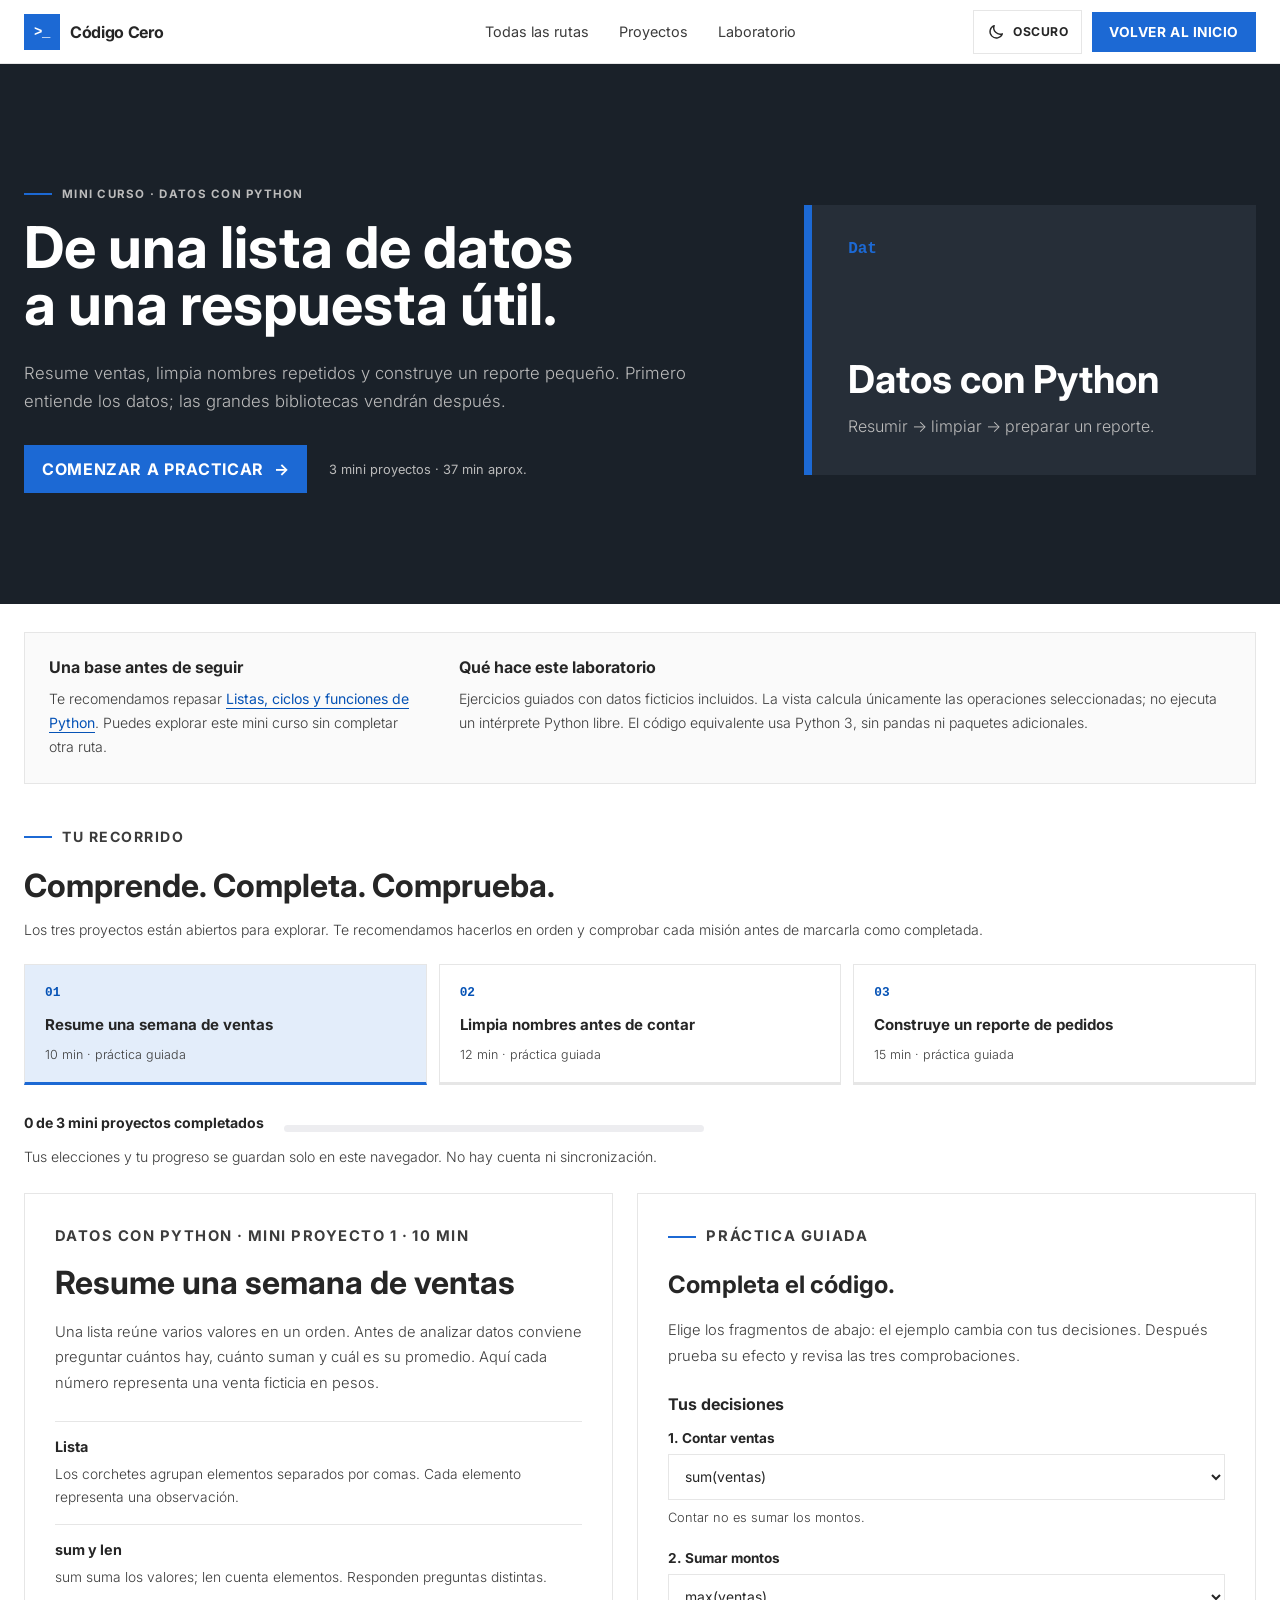
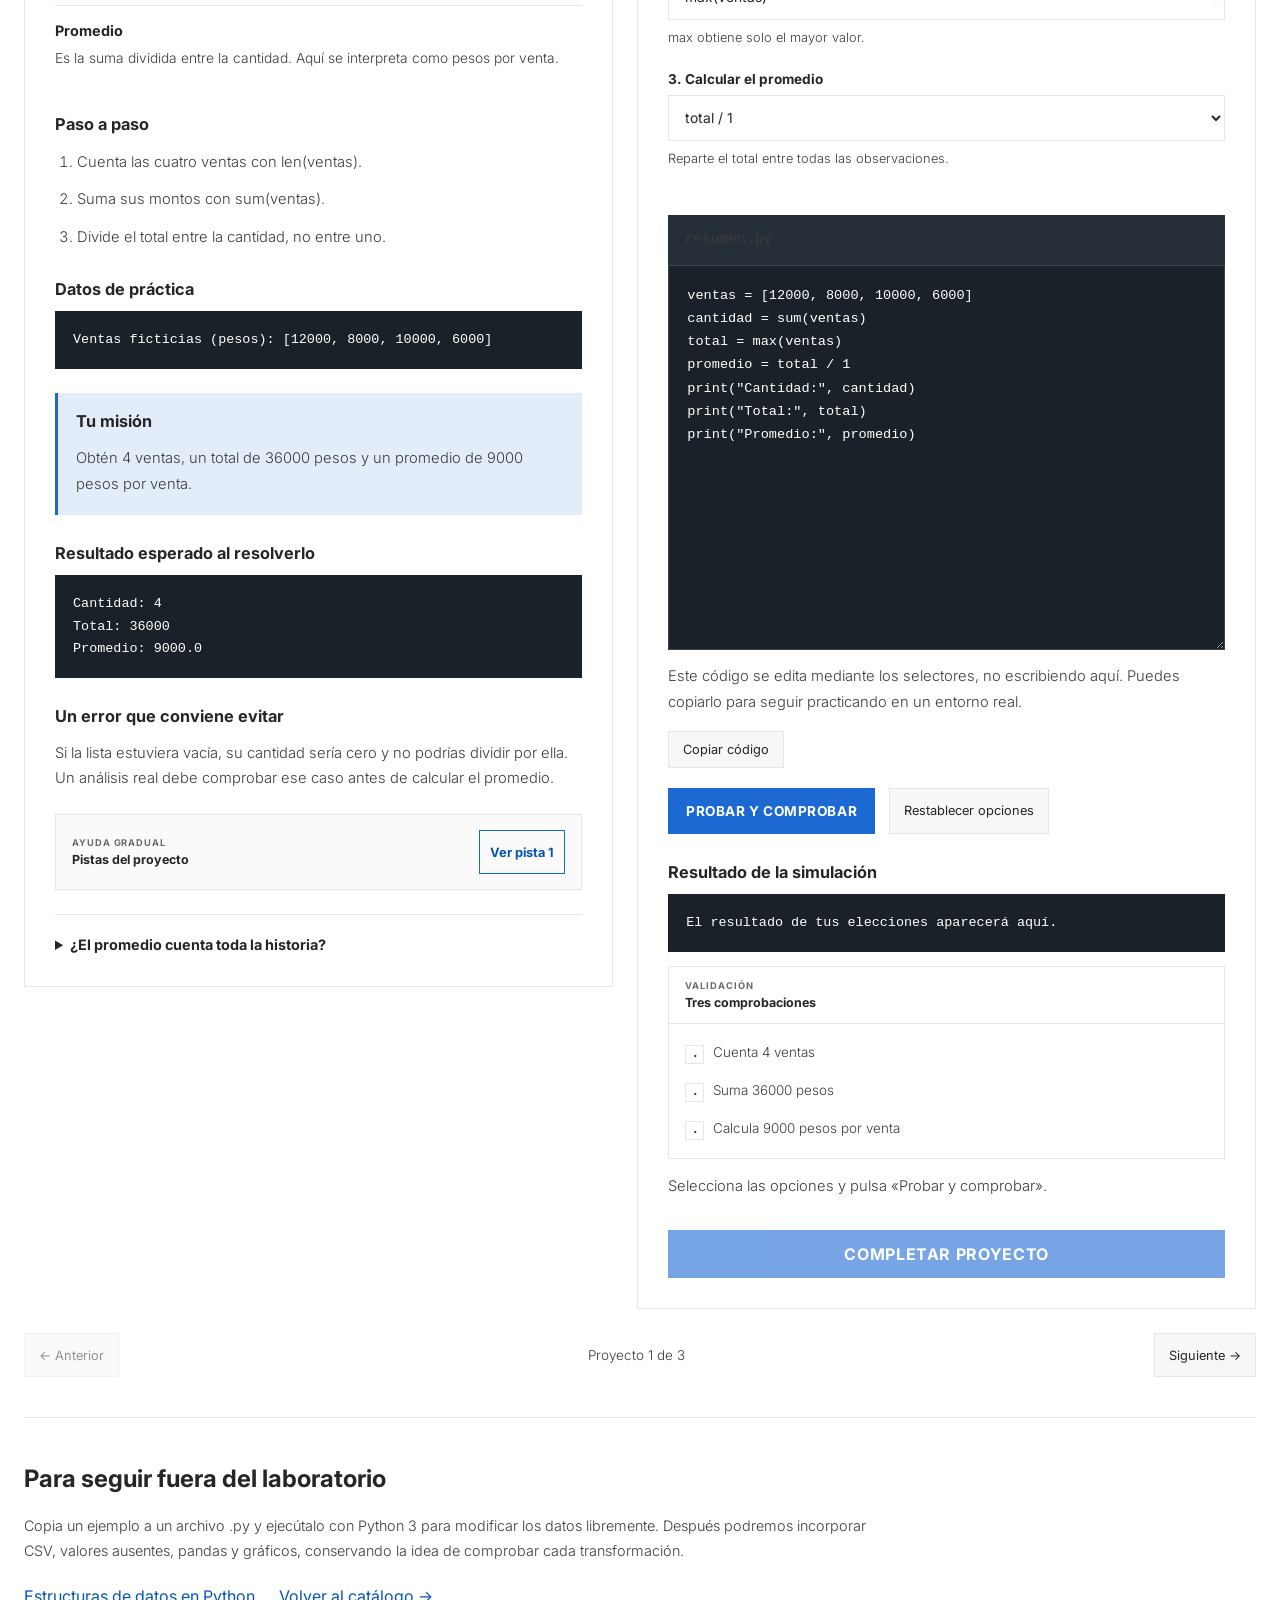
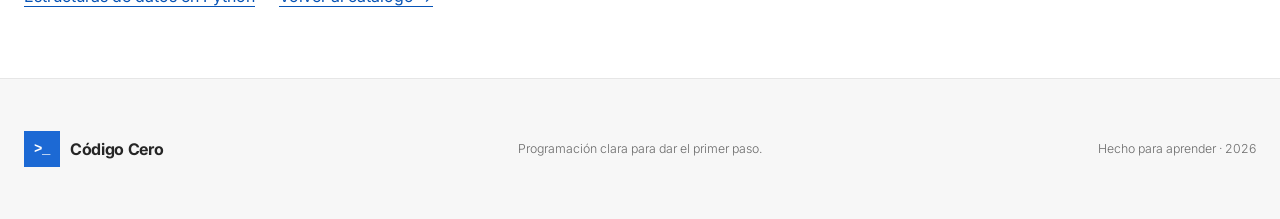
==== commit 7b3bf0a0: "Mejora rutas, continuidad y vista previa con mantenimiento" ====
--- a/datos-python.html
+++ b/datos-python.html
@@ -1,5 +1,5 @@
 <!doctype html>
-<html lang="es-CL">
+<html lang="es-CL" class="is-maintenance">
 <head>
   <meta charset="utf-8">
   <meta name="viewport" content="width=device-width, initial-scale=1">
@@ -14,18 +14,22 @@
         document.documentElement.classList.add("is-maintenance");
         document.title = "Código Cero — Estamos preparando algo nuevo";
         const robots = document.createElement("meta"); robots.name = "robots"; robots.content = "noindex, nofollow"; document.head.append(robots);
+      } else {
+        document.documentElement.classList.remove("is-maintenance");
       }
       const preferred = window.matchMedia("(prefers-color-scheme: dark)").matches ? "dark" : "light";
       try { const saved = localStorage.getItem("codigo-cero.theme"); document.documentElement.dataset.theme = saved === "dark" || saved === "light" ? saved : preferred; }
       catch { document.documentElement.dataset.theme = preferred; }
     })();
   </script>
+  <script src="review-preview.js?v=20260903-review1"></script>
   <link rel="preconnect" href="https://fonts.googleapis.com">
   <link rel="preconnect" href="https://fonts.gstatic.com" crossorigin>
   <link href="https://fonts.googleapis.com/css2?family=Inter:wght@300;400;700&display=swap" rel="stylesheet">
   <link rel="icon" href="favicon.svg?v=20260902-bmw1" type="image/svg+xml">
   <link rel="stylesheet" href="styles.css?v=20260902-checkpoints2">
   <link rel="stylesheet" href="mini-course.css?v=20260902-mini1">
+  <link rel="stylesheet" href="learning-review.css?v=20260903-review1">
 </head>
 <body class="course-page starter-page mini-page" data-mini-course="datos-python">
   <section class="maintenance-screen" aria-labelledby="maintenance-title"><div class="maintenance-shell"><div class="maintenance-brand"><span aria-hidden="true">&gt;_</span> Código Cero</div><p class="maintenance-kicker">Actualización en curso</p><h1 id="maintenance-title">Estamos preparando la siguiente etapa.</h1><p>Nuevas rutas y ejercicios están en construcción.</p><div class="maintenance-progress" aria-hidden="true"><span></span></div><small>Volvemos pronto.</small></div></section>
@@ -97,10 +101,10 @@
     </div>
   </main>
   <footer><div class="footer-inner"><a class="brand footer-brand" href="index.html"><span class="brand-mark" aria-hidden="true">&gt;_</span><span>Código Cero</span></a><p>Programación clara para dar el primer paso.</p><p class="footer-meta">Hecho para aprender · <span data-current-year></span></p></div></footer>
-  <script src="site.js?v=20260902-depth1"></script>
+  <script src="learning-state.js?v=20260903-review1"></script>
+  <script src="site.js?v=20260903-review1"></script>
   <script src="mini-courses.js?v=20260902-mini1"></script>
   <script src="datos-python-course.js?v=20260902-mini1"></script>
-  <script src="mini-course.js?v=20260902-mini1"></script>
+  <script src="mini-course.js?v=20260903-review1"></script>
 </body>
 </html>
-
--- a/learning-review.css
+++ b/learning-review.css
@@ -0,0 +1,42 @@
+/* Continuidad y ajustes de lectura; reutiliza los colores de ambos temas. */
+.review-banner { display: flex; align-items: center; justify-content: space-between; gap: 16px; padding: 12px 5%; background: var(--card-muted); color: var(--ink); border-bottom: 2px solid var(--purple); font-size: .875rem; line-height: 1.6; }
+.review-banner p { margin: 0; }
+.review-banner a { color: var(--purple); padding: 10px 0; font-weight: 700; flex-shrink: 0; }
+@media (max-width: 680px) { .review-banner { flex-direction: column; align-items: start; gap: 4px; } }
+.continue-learning { display: flex; justify-content: space-between; align-items: center; gap: 24px; padding: 26px; border: 1px solid var(--line); border-left: 4px solid var(--purple); background: var(--card); margin-bottom: 32px; }
+.continue-learning h3 { font-size: 1.5rem; margin: 0 0 10px; }
+.continue-learning p { margin: 0; max-width: 720px; font-size: .94rem; line-height: 1.7; color: var(--ink-soft); }
+.continue-learning .button { flex-shrink: 0; }
+.catalog-group-title { margin: 34px 0 10px; font-size: 1.5rem; }
+.catalog-group-copy, .catalog-storage { max-width: 840px; color: var(--ink-soft); line-height: 1.7; }
+.catalog-storage { font-size: .85rem; }
+.technology-card h4 { margin: 24px 0 8px; font-size: 1.35rem; line-height: 1.2; }
+.technology-card .route-progress { margin-top: auto; padding-top: 22px; display: grid; gap: 9px; width: 100%; }
+.technology-card .route-progress > span { color: var(--ink); font-size: .85rem; font-weight: 700; }
+.technology-card .route-progress small { color: var(--ink-soft); font-size: .78rem; line-height: 1.6; }
+.route-progress-track { height: 5px; background: var(--progress-bg); }
+.route-progress-track span { display: block; width: 0; height: 100%; background: var(--purple); }
+.lesson-primer { padding: 22px; margin: 22px 0; background: var(--card-muted); border: 1px solid var(--line); color: var(--ink-soft); line-height: 1.7; font-size: .9rem; }
+.lesson-primer h3 { margin: 0 0 12px; font-size: 1rem; color: var(--ink); }
+.lesson-primer p { margin: 8px 0; }
+.lesson-primer li + li { margin-top: 8px; }
+.starter-lesson .starter-intro, .starter-lesson .lesson-explanation p, .starter-lesson .lesson-explanation ul, .starter-lesson .project-goal p, .starter-lesson .hint-box ol { font-size: .9rem; line-height: 1.75; }
+.starter-learning-note { font-size: .9rem; line-height: 1.75; }
+.course-page .lab-actions button, .course-page .hint-box button, .course-page .theme-toggle { min-height: 44px; }
+.course-page .hint-box button { font-size: .8rem; }
+.course-page .validation-panel li { font-size: .84rem; line-height: 1.6; align-items: start; }
+.course-page .validation-panel li > span:first-child { flex: 0 0 19px; }
+.course-page .code-input textarea { font-size: .88rem; line-height: 1.7; }
+.level-tabs, .starter-module-list { scroll-margin-top: 100px; }
+.starter-module-button, .level-tab { min-width: 0; }
+.learning-save-note { font-size: .8rem; color: var(--ink-soft); line-height: 1.6; }
+.course-page #python-title { margin: 0; font-size: clamp(2.4rem, 4.5vw, 4.7rem); line-height: 1.1; }
+.guidance-output { margin: 12px 0; color: var(--ink); white-space: pre-wrap; overflow-wrap: anywhere; font: .85rem/1.7 Consolas, monospace; }
+@media (max-width: 680px) {
+  .continue-learning { align-items: stretch; flex-direction: column; padding: 20px; }
+  .continue-learning .button { width: 100%; }
+  .course-page .lab-actions { gap: 12px; flex-wrap: wrap; }
+  .course-page .starter-workspace { min-width: 0; }
+  .course-page .starter-lesson, .course-page .starter-lab { padding: 18px; }
+  .course-page .starter-code-input { padding: 16px 12px; }
+}
